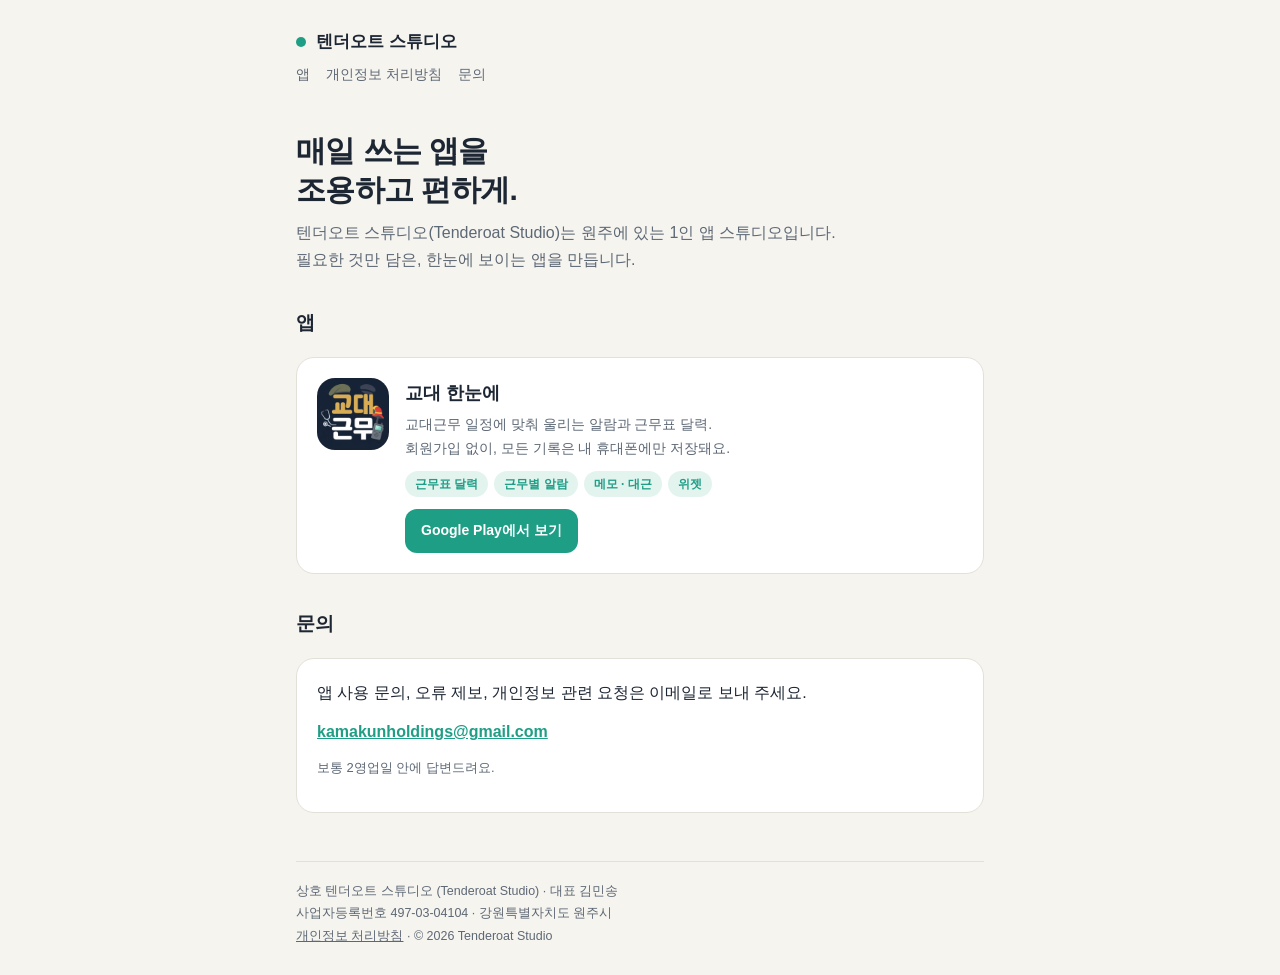
==== index.html @ 7d6c725f "Add files via upload" ====
<!doctype html>
<html lang="ko">
<head>
<meta charset="utf-8">
<meta name="viewport" content="width=device-width, initial-scale=1">
<title>텐더오트 스튜디오</title>
<meta name="description" content="텐더오트 스튜디오는 일상에서 바로 쓰는 작고 차분한 앱을 만듭니다. 교대근무 알람·근무표 앱 「교대 한눈에」.">
<link rel="icon" href="icon.png">
<link rel="stylesheet" href="style.css">
</head>
<body>
<div class="wrap">
  <header>
    <a class="brand" href="./"><span class="dot"></span>텐더오트 스튜디오</a>
    <nav><a href="#apps">앱</a><a href="privacy.html">개인정보 처리방침</a><a href="#contact">문의</a></nav>
  </header>

  <main>
    <h1>매일 쓰는 앱을<br>조용하고 편하게.</h1>
    <p class="lead">텐더오트 스튜디오(Tenderoat Studio)는 원주에 있는 1인 앱 스튜디오입니다.<br>필요한 것만 담은, 한눈에 보이는 앱을 만듭니다.</p>

    <h2 id="apps">앱</h2>
    <div class="card app">
      <img src="icon.png" alt="교대 한눈에 아이콘">
      <div>
        <h3>교대 한눈에</h3>
        <p>교대근무 일정에 맞춰 울리는 알람과 근무표 달력.<br>회원가입 없이, 모든 기록은 내 휴대폰에만 저장돼요.</p>
        <div class="tags"><span class="tag">근무표 달력</span><span class="tag">근무별 알람</span><span class="tag">메모 · 대근</span><span class="tag">위젯</span></div>
        <a class="btn" href="https://play.google.com/store/apps/details?id=com.shiftcycle.clock">Google Play에서 보기</a>
      </div>
    </div>

    <h2 id="contact">문의</h2>
    <div class="card">
      <p>앱 사용 문의, 오류 제보, 개인정보 관련 요청은 이메일로 보내 주세요.</p>
      <p><a href="mailto:kamakunholdings@gmail.com" style="color:var(--acc);font-weight:600">kamakunholdings@gmail.com</a></p>
      <p class="muted">보통 2영업일 안에 답변드려요.</p>
    </div>
  </main>

  <footer>
    상호 텐더오트 스튜디오 (Tenderoat Studio) · 대표 김민송<br>
    사업자등록번호 497-03-04104 · 강원특별자치도 원주시<br>
    <a href="privacy.html">개인정보 처리방침</a> · © 2026 Tenderoat Studio
  </footer>
</div>
</body>
</html>
---- style.css ----
:root{--bg:#f6f4ef;--card:#ffffff;--text:#1d2633;--sub:#5d6875;--line:#e3e0d8;--acc:#1f9e86;--acc-soft:#e3f4ef}
@media (prefers-color-scheme:dark){:root{--bg:#141a22;--card:#1c242e;--text:#eef1f4;--sub:#9aa5b1;--line:#2b3542;--acc:#5fd3b5;--acc-soft:#1d3a35}}
*{box-sizing:border-box}
html{-webkit-text-size-adjust:100%}
body{margin:0;background:var(--bg);color:var(--text);font-family:-apple-system,BlinkMacSystemFont,"Apple SD Gothic Neo","Noto Sans KR","Malgun Gothic",sans-serif;line-height:1.7;word-break:keep-all;overflow-wrap:anywhere}
.wrap{max-width:720px;margin:0 auto;padding:0 16px}
header{padding:28px 0 8px}
.brand{display:flex;align-items:center;gap:10px;font-weight:700;font-size:17px;color:var(--text);text-decoration:none}
.brand .dot{width:10px;height:10px;border-radius:50%;background:var(--acc)}
nav{display:flex;gap:16px;margin-top:6px;font-size:14px}
nav a{color:var(--sub);text-decoration:none}
nav a:hover{color:var(--acc)}
h1{font-size:30px;line-height:1.3;margin:36px 0 10px;letter-spacing:-.02em}
h2{font-size:19px;margin:34px 0 10px;letter-spacing:-.01em}
p{margin:0 0 12px}
.lead{color:var(--sub);font-size:16px}
.card{background:var(--card);border:1px solid var(--line);border-radius:18px;padding:20px;margin:18px 0}
.app{display:flex;gap:16px;align-items:flex-start}
.app img{width:72px;height:72px;border-radius:18px;flex:none}
.app h3{margin:0 0 4px;font-size:18px}
.app p{color:var(--sub);font-size:14px;margin:0 0 10px}
.tags{display:flex;flex-wrap:wrap;gap:6px}
.tag{font-size:12px;padding:3px 10px;border-radius:99px;background:var(--acc-soft);color:var(--acc);font-weight:600}
.btn{display:inline-block;margin-top:12px;padding:10px 16px;border-radius:12px;background:var(--acc);color:#fff;text-decoration:none;font-weight:600;font-size:14px}
@media (prefers-color-scheme:dark){.btn{color:#10201c}}
ul{padding-left:20px;margin:0 0 12px}
li{margin:4px 0}
table{width:100%;border-collapse:collapse;font-size:14px}
th,td{text-align:left;padding:9px 6px;border-bottom:1px solid var(--line);vertical-align:top}
th{color:var(--sub);font-weight:600;width:34%}
.muted{color:var(--sub);font-size:13px}
footer{margin:48px 0 28px;padding-top:18px;border-top:1px solid var(--line);color:var(--sub);font-size:12.5px;line-height:1.8}
footer a{color:var(--sub)}
.toc{font-size:14px}
.toc a{color:var(--acc);text-decoration:none;white-space:nowrap}
@media (max-width:480px){h1{font-size:25px}.app img{width:60px;height:60px;border-radius:15px}}
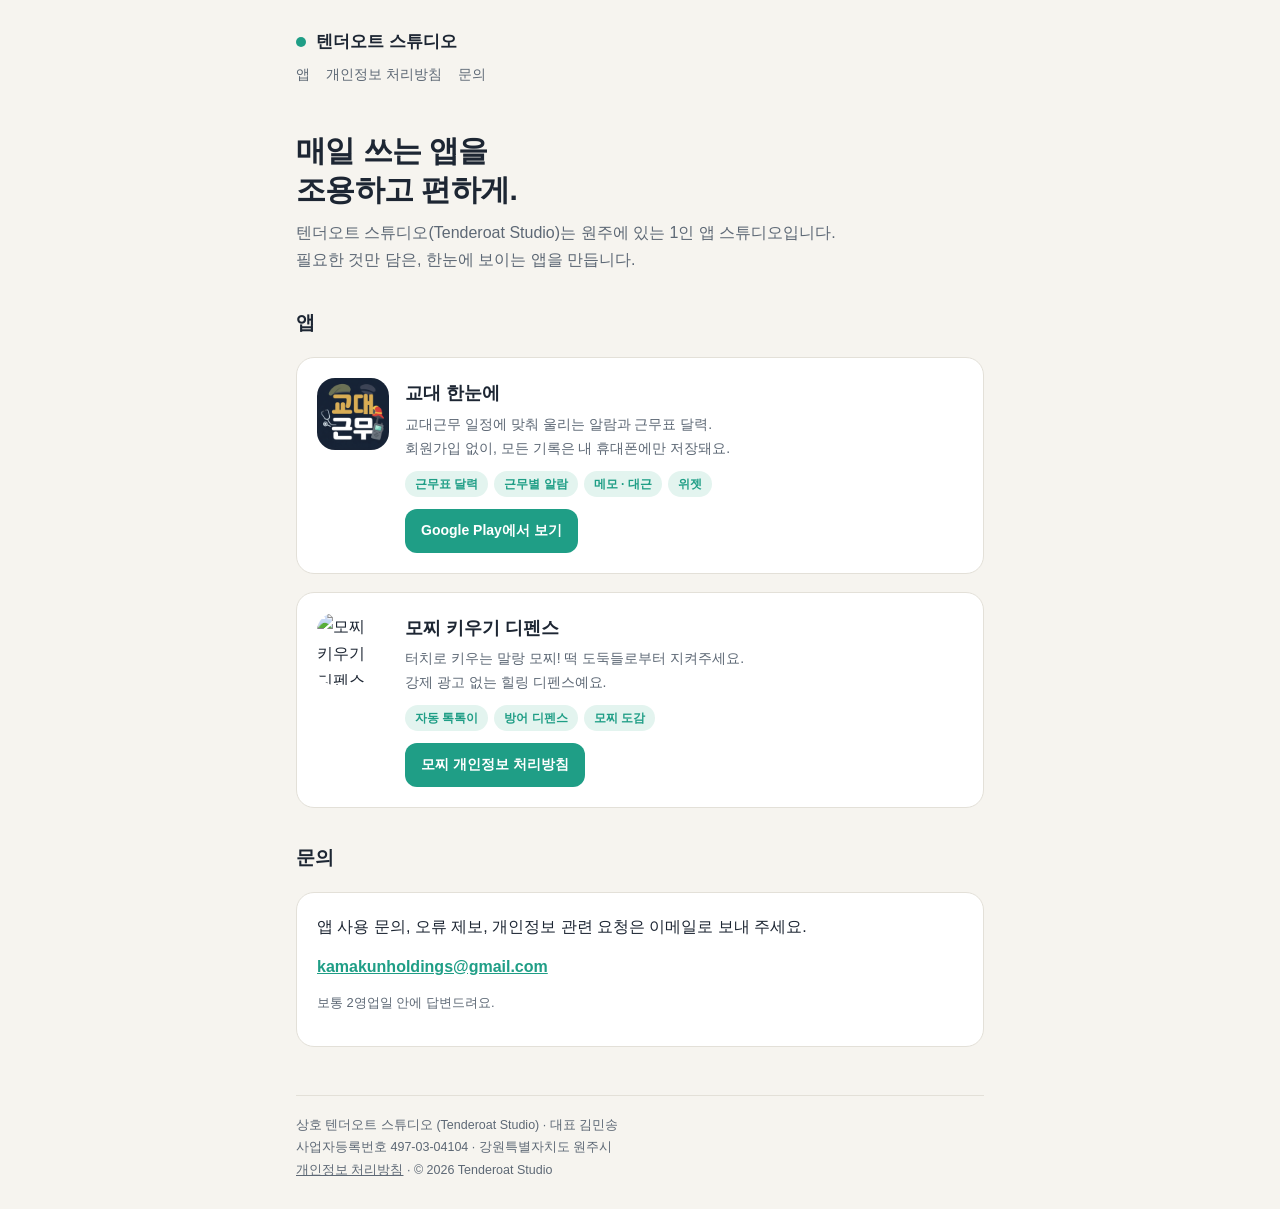
==== commit af27f51c: "Update index.html" ====
--- a/index.html
+++ b/index.html
@@ -4,7 +4,7 @@
 <meta charset="utf-8">
 <meta name="viewport" content="width=device-width, initial-scale=1">
 <title>텐더오트 스튜디오</title>
-<meta name="description" content="텐더오트 스튜디오는 일상에서 바로 쓰는 작고 차분한 앱을 만듭니다. 교대근무 알람·근무표 앱 「교대 한눈에」.">
+<meta name="description" content="텐더오트 스튜디오는 일상에서 바로 쓰는 작고 차분한 앱을 만듭니다. 교대근무 알람·근무표 앱 「교대 한눈에」, 힐링 디펜스 「모찌 키우기 디펜스」.">
 <link rel="icon" href="icon.png">
 <link rel="stylesheet" href="style.css">
 </head>
@@ -30,6 +30,16 @@
       </div>
     </div>
 
+    <div class="card app">
+      <img src="mochi/icon-512.png" alt="모찌 키우기 디펜스 아이콘">
+      <div>
+        <h3>모찌 키우기 디펜스</h3>
+        <p>터치로 키우는 말랑 모찌! 떡 도둑들로부터 지켜주세요.<br>강제 광고 없는 힐링 디펜스예요.</p>
+        <div class="tags"><span class="tag">자동 톡톡이</span><span class="tag">방어 디펜스</span><span class="tag">모찌 도감</span></div>
+        <a class="btn" href="mochi/privacy.html">모찌 개인정보 처리방침</a>
+      </div>
+    </div>
+
     <h2 id="contact">문의</h2>
     <div class="card">
       <p>앱 사용 문의, 오류 제보, 개인정보 관련 요청은 이메일로 보내 주세요.</p>
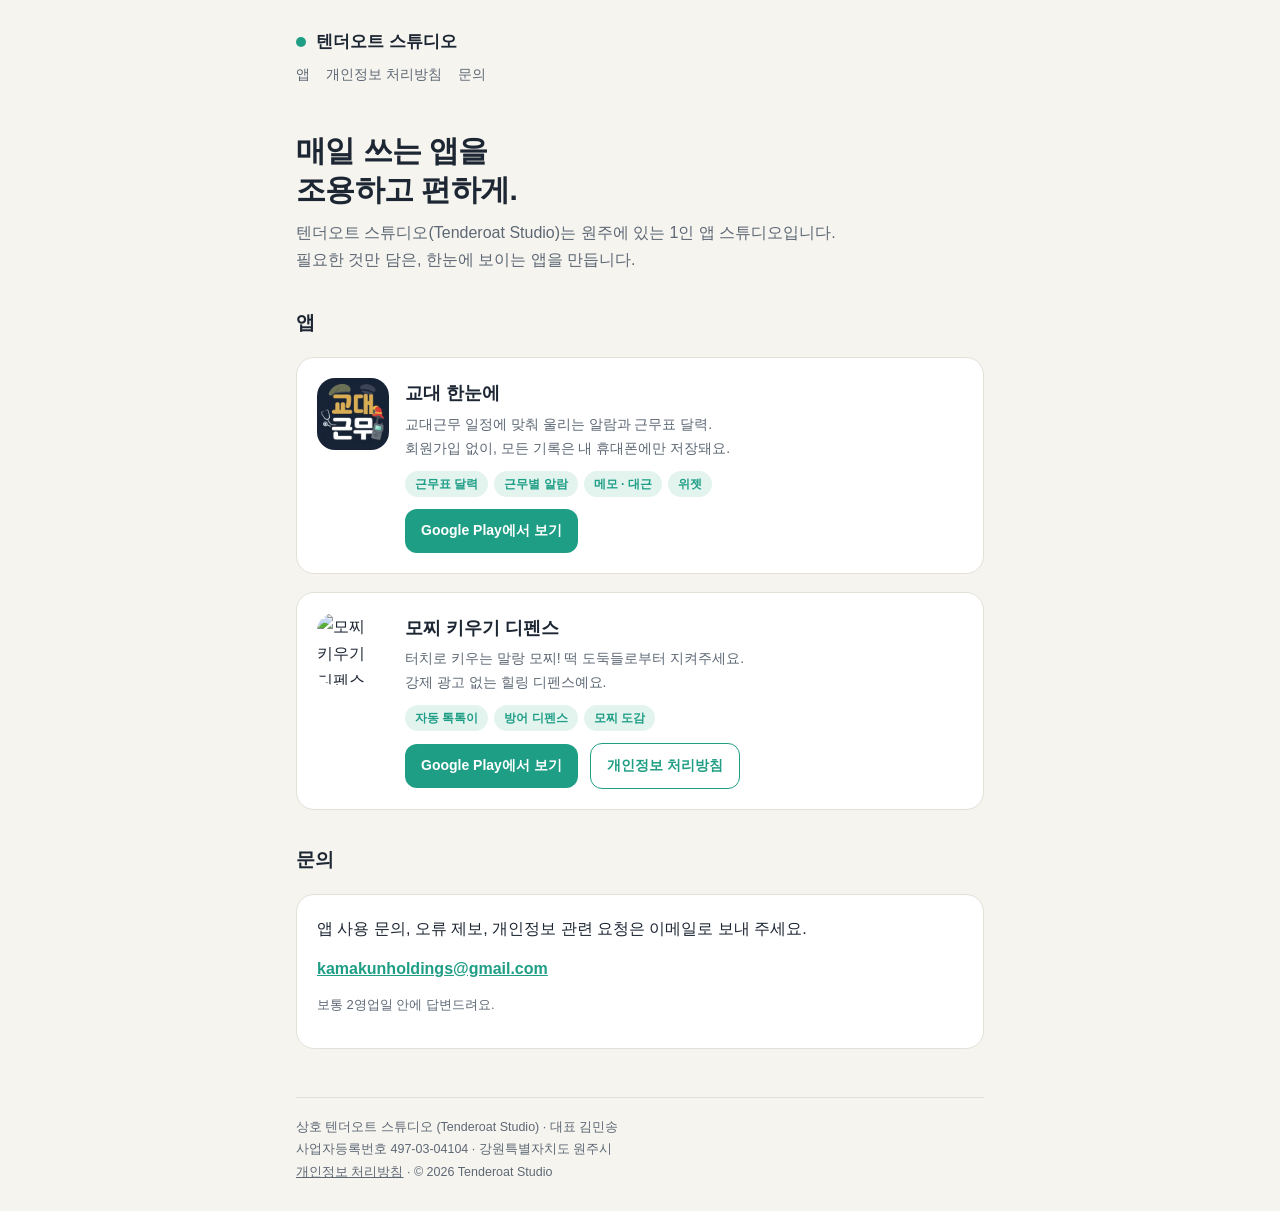
==== commit f8cfa40d: "Update index.html" ====
--- a/index.html
+++ b/index.html
@@ -36,7 +36,8 @@
         <h3>모찌 키우기 디펜스</h3>
         <p>터치로 키우는 말랑 모찌! 떡 도둑들로부터 지켜주세요.<br>강제 광고 없는 힐링 디펜스예요.</p>
         <div class="tags"><span class="tag">자동 톡톡이</span><span class="tag">방어 디펜스</span><span class="tag">모찌 도감</span></div>
-        <a class="btn" href="mochi/privacy.html">모찌 개인정보 처리방침</a>
+        <a class="btn" href="https://play.google.com/store/apps/details?id=com.tenderoat.mochi">Google Play에서 보기</a>
+        <a class="btn" href="mochi/privacy.html" style="margin-left:8px;background:#fff;color:#1f9e84;border:1px solid #1f9e84;">개인정보 처리방침</a>
       </div>
     </div>
 
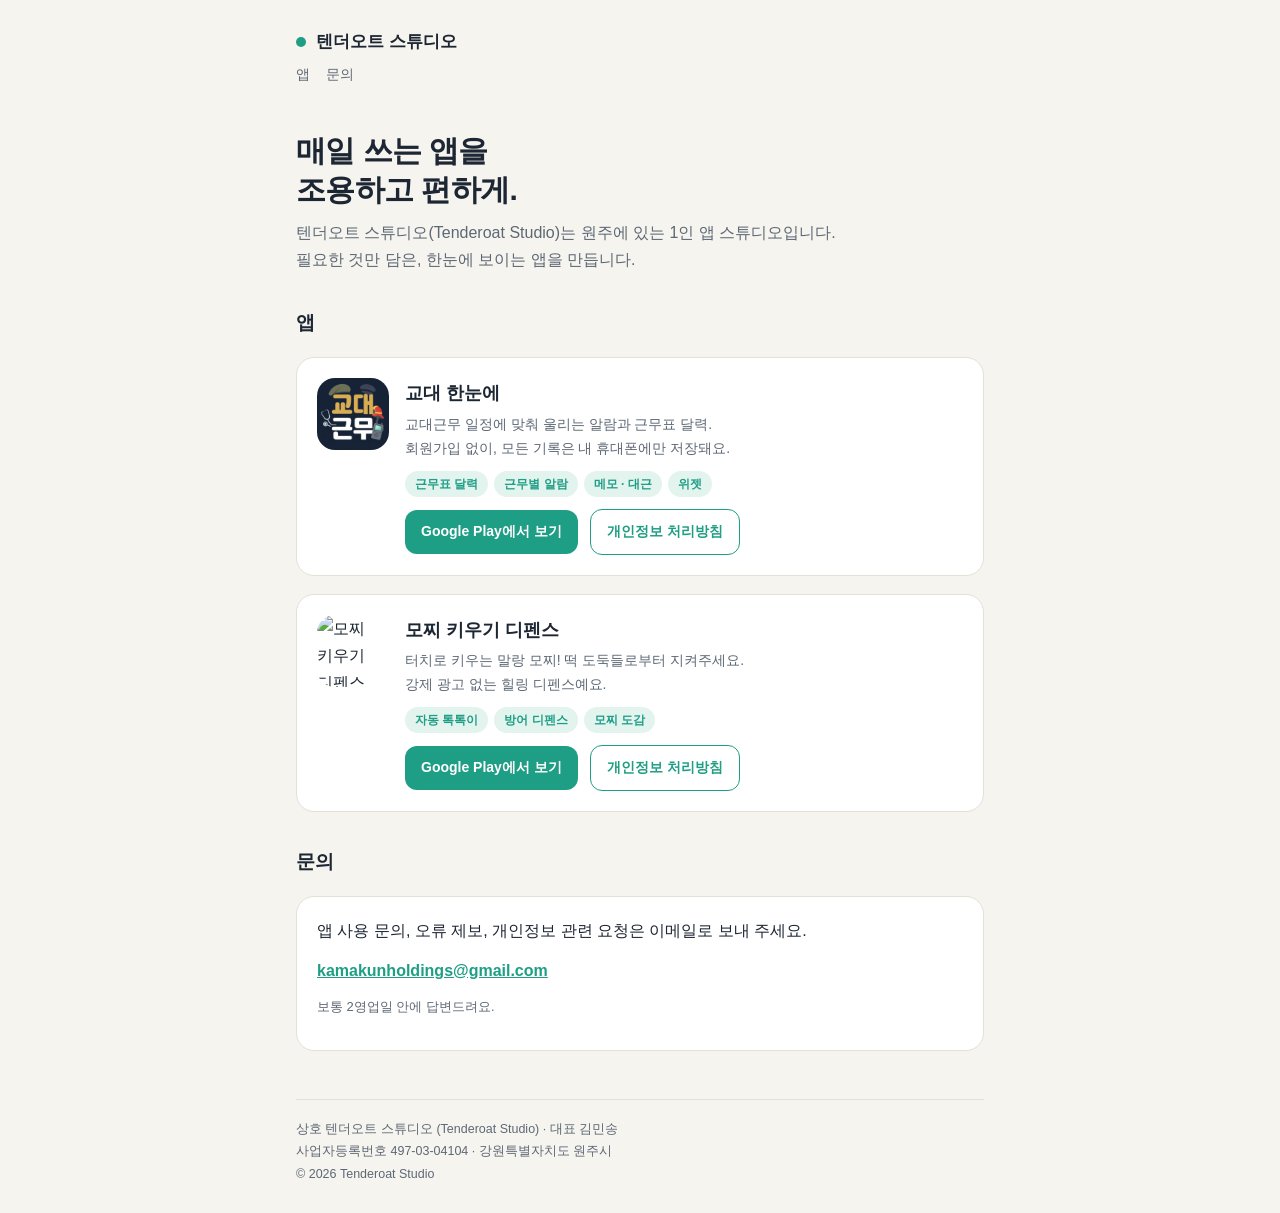
==== commit 8fe2d074: "Update index.html" ====
--- a/index.html
+++ b/index.html
@@ -12,7 +12,7 @@
 <div class="wrap">
   <header>
     <a class="brand" href="./"><span class="dot"></span>텐더오트 스튜디오</a>
-    <nav><a href="#apps">앱</a><a href="privacy.html">개인정보 처리방침</a><a href="#contact">문의</a></nav>
+    <nav><a href="#apps">앱</a><a href="#contact">문의</a></nav>
   </header>
 
   <main>
@@ -27,6 +27,7 @@
         <p>교대근무 일정에 맞춰 울리는 알람과 근무표 달력.<br>회원가입 없이, 모든 기록은 내 휴대폰에만 저장돼요.</p>
         <div class="tags"><span class="tag">근무표 달력</span><span class="tag">근무별 알람</span><span class="tag">메모 · 대근</span><span class="tag">위젯</span></div>
         <a class="btn" href="https://play.google.com/store/apps/details?id=com.shiftcycle.clock">Google Play에서 보기</a>
+        <a class="btn" href="privacy.html" style="margin-left:8px;background:#fff;color:#1f9e84;border:1px solid #1f9e84;">개인정보 처리방침</a>
       </div>
     </div>
 
@@ -52,7 +53,7 @@
   <footer>
     상호 텐더오트 스튜디오 (Tenderoat Studio) · 대표 김민송<br>
     사업자등록번호 497-03-04104 · 강원특별자치도 원주시<br>
-    <a href="privacy.html">개인정보 처리방침</a> · © 2026 Tenderoat Studio
+    © 2026 Tenderoat Studio
   </footer>
 </div>
 </body>
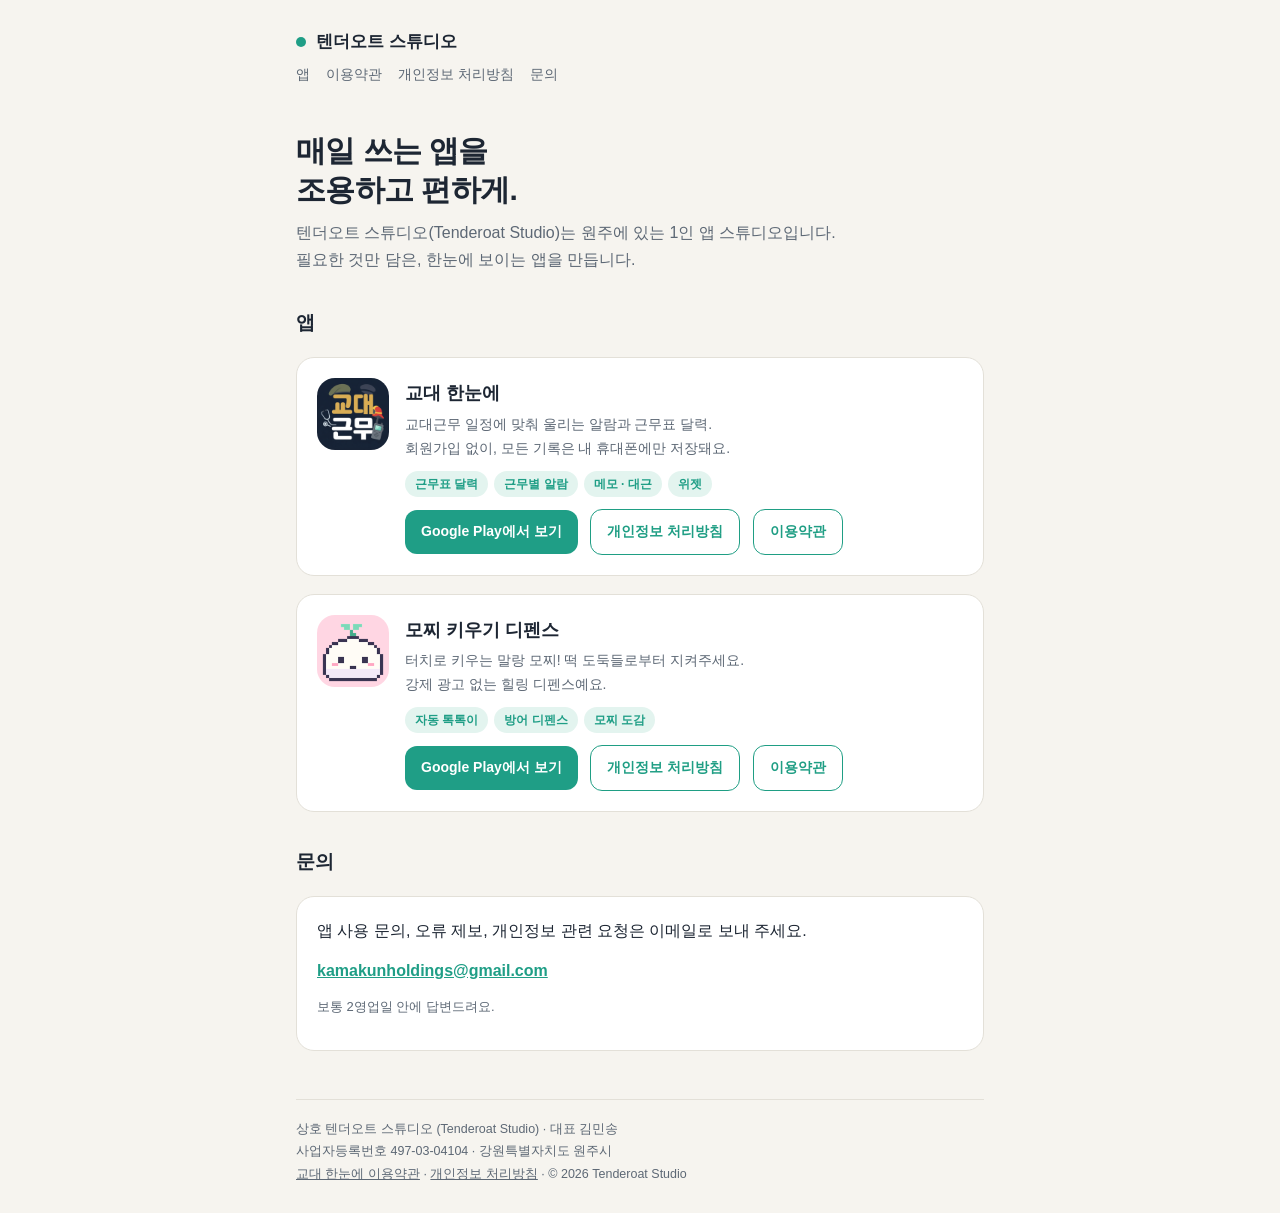
==== commit a7ffb84c: "교대 한눈에 이용약관 추가, 개인정보 처리방침 보완(국외 이전·교번 정보), 홈 약관 링크 Co-Authored-By: Claude Sonnet 5.5 <noreply@anthro" ====
--- a/index.html
+++ b/index.html
@@ -12,7 +12,7 @@
 <div class="wrap">
   <header>
     <a class="brand" href="./"><span class="dot"></span>텐더오트 스튜디오</a>
-    <nav><a href="#apps">앱</a><a href="#contact">문의</a></nav>
+    <nav><a href="#apps">앱</a><a href="terms.html">이용약관</a><a href="privacy.html">개인정보 처리방침</a><a href="#contact">문의</a></nav>
   </header>
 
   <main>
@@ -26,8 +26,9 @@
         <h3>교대 한눈에</h3>
         <p>교대근무 일정에 맞춰 울리는 알람과 근무표 달력.<br>회원가입 없이, 모든 기록은 내 휴대폰에만 저장돼요.</p>
         <div class="tags"><span class="tag">근무표 달력</span><span class="tag">근무별 알람</span><span class="tag">메모 · 대근</span><span class="tag">위젯</span></div>
-        <a class="btn" href="https://play.google.com/store/apps/details?id=com.shiftcycle.clock">Google Play에서 보기</a>
-        <a class="btn" href="privacy.html" style="margin-left:8px;background:#fff;color:#1f9e84;border:1px solid #1f9e84;">개인정보 처리방침</a>
+        <a class="btn" style="margin-right:8px" href="https://play.google.com/store/apps/details?id=com.shiftcycle.clock">Google Play에서 보기</a>
+        <a class="btn" href="privacy.html" style="margin-right:8px;background:#fff;color:#1f9e84;border:1px solid #1f9e84;">개인정보 처리방침</a>
+        <a class="btn" href="terms.html" style="margin-right:8px;background:#fff;color:#1f9e84;border:1px solid #1f9e84;">이용약관</a>
       </div>
     </div>
 
@@ -37,8 +38,9 @@
         <h3>모찌 키우기 디펜스</h3>
         <p>터치로 키우는 말랑 모찌! 떡 도둑들로부터 지켜주세요.<br>강제 광고 없는 힐링 디펜스예요.</p>
         <div class="tags"><span class="tag">자동 톡톡이</span><span class="tag">방어 디펜스</span><span class="tag">모찌 도감</span></div>
-        <a class="btn" href="https://play.google.com/store/apps/details?id=com.tenderoat.mochi">Google Play에서 보기</a>
-        <a class="btn" href="mochi/privacy.html" style="margin-left:8px;background:#fff;color:#1f9e84;border:1px solid #1f9e84;">개인정보 처리방침</a>
+        <a class="btn" style="margin-right:8px" href="https://play.google.com/store/apps/details?id=com.tenderoat.mochi">Google Play에서 보기</a>
+        <a class="btn" href="mochi/privacy.html" style="margin-right:8px;background:#fff;color:#1f9e84;border:1px solid #1f9e84;">개인정보 처리방침</a>
+        <a class="btn" href="mochi/terms.html" style="margin-right:8px;background:#fff;color:#1f9e84;border:1px solid #1f9e84;">이용약관</a>
       </div>
     </div>
 
@@ -53,7 +55,7 @@
   <footer>
     상호 텐더오트 스튜디오 (Tenderoat Studio) · 대표 김민송<br>
     사업자등록번호 497-03-04104 · 강원특별자치도 원주시<br>
-    © 2026 Tenderoat Studio
+    <a href="terms.html">교대 한눈에 이용약관</a> · <a href="privacy.html">개인정보 처리방침</a> · © 2026 Tenderoat Studio
   </footer>
 </div>
 </body>
